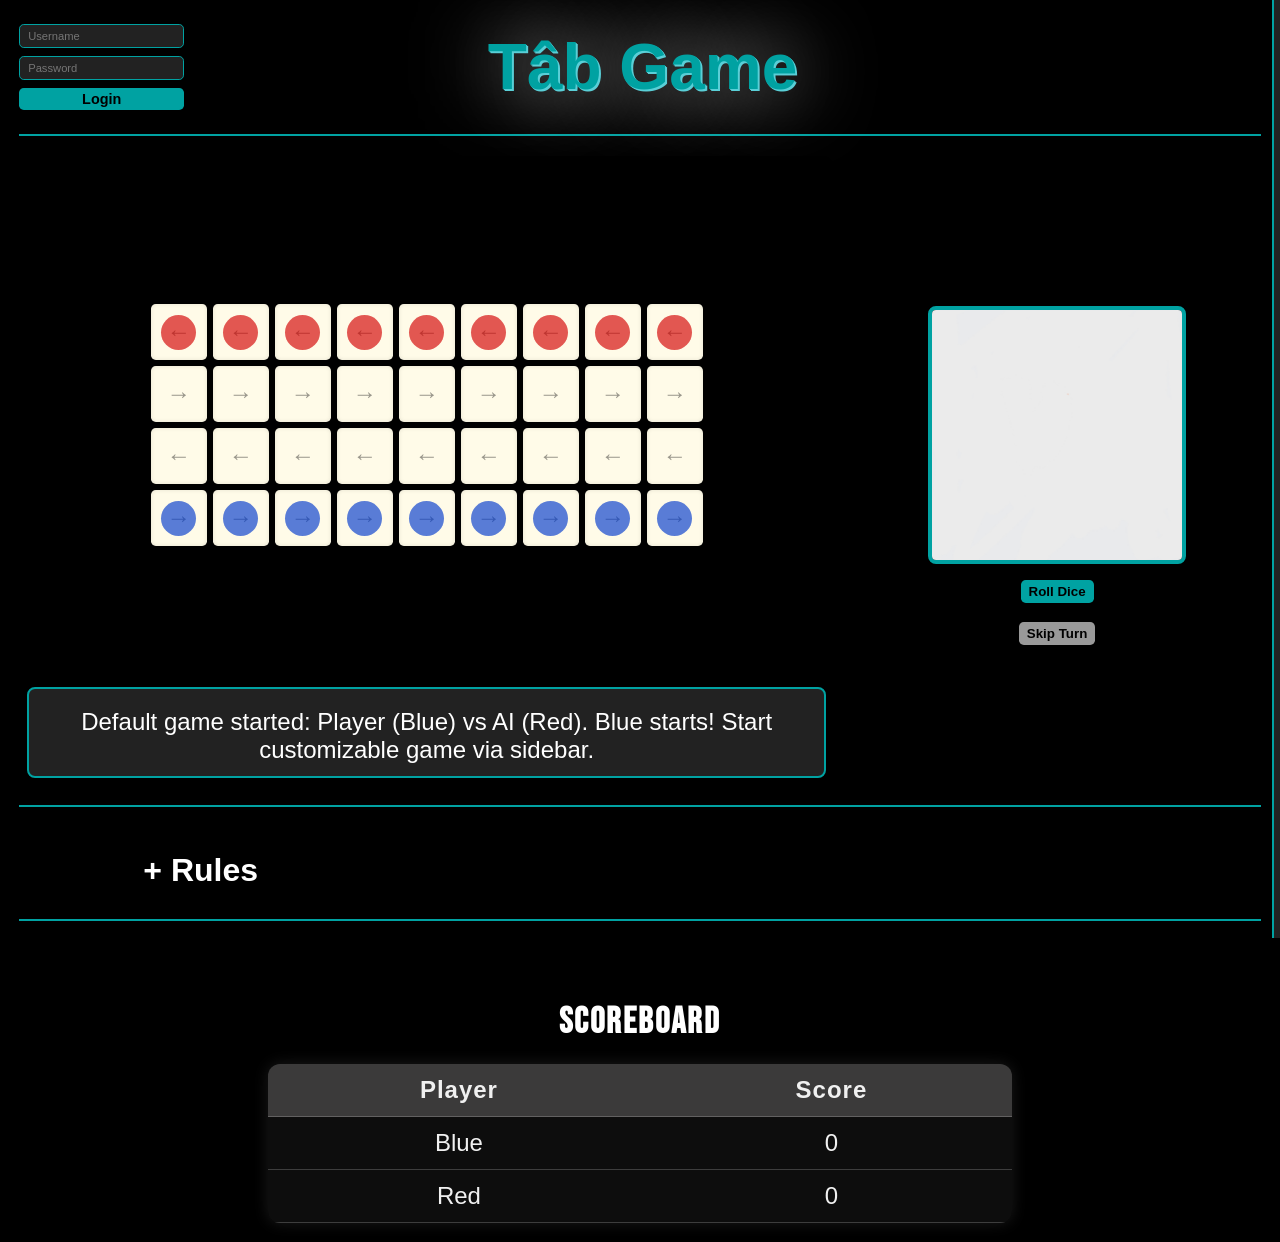
==== index.html @ 319ccf32 "files renamed" ====
<!DOCTYPE html>
<html lang="en">

<head>
    <!-- Set character encoding for proper text rendering -->
    <meta charset="UTF-8">

    <!-- Make page responsive on mobile devices -->
    <meta name="viewport" content="width=device-width, initial-scale=1.0">

    <!-- Page title shown in the browser tab -->
    <title>Tab Game</title>

    <!-- Link to external CSS file for styling -->
    <link rel="stylesheet" href="gamestyle.css">

    <!-- Link to external JS file for game logic, deferred to load after HTML -->
    <script src="gamelogic.js" defer></script>
</head>

<body>
    <!-- ================== MAIN CONTENT ================== -->
    <div class="main-content" id ="main">

        <!-- ================== TOP BAR ================== -->
        <div class="top-bar">
            <!-- Login form container (left side of top bar) -->
            <div class="login-container">
                <form>
                    <input type="text" placeholder="Username"> <!-- Input for username -->
                    <input type="password" placeholder="Password"> <!-- Input for password -->
                    <button>Login</button> <!-- Login button -->
                </form>
            </div>

            <h1>Tâb Game</h1> <!-- Main page heading, centered in top bar -->
            <div class="spacer"></div>
        </div>

        <hr class="divider"> <!-- Divider line to separate sections -->

        <!-- ================== GAME FIELDS CONTAINER ================== -->
        <div class="fields-container">
            <!-- Board field container, includes board grid and messages -->
            <div class="field board">
                <div class="board-container">
                    <div class="board" id="board"></div> <!-- Dynamic game board generated by JS -->
                </div>
                <div class="field message" id="message-box">Messages</div> <!-- Message area for game updates -->
            </div>


            <!-- ================== DICE FIELD ================== -->
            <div class="field" id="dice-field">
                <div class="dice-container">
                    <img id="dice-image" src="images/initial_dice.png" alt="Dice result"> <!-- Shows current dice face -->
                </div>
                <button id="rollDiceBtn">Roll Dice</button> <!-- Button to roll the dice -->
                <button id="skipTurnBtn" disabled>Skip Turn</button>
            </div>
        </div>

        <hr class="divider"> <!-- Divider below board and dice section -->

        <!-- ================== RULES SECTION ================== -->
        <div class="rules-section" id="rules">

            <details> <!-- Collapsible container for all rules -->
                <summary>
                    <h2>Rules</h2> <!-- Main rules heading -->
                </summary>

                <ul>
                    <div class="rules-points">
                        <!-- Each game rule category as a collapsible section -->
                        <details>
                            <summary><h3>The Board</h3></summary>
                            <ul>
                                <li>Board has four lines</li>
                                <li>Number of columns can be between 7 and 15, but must be odd</li>
                            </ul>
                        </details>

                        <details>
                            <summary><h3>The Pieces</h3></summary>
                            <ul>
                                <li>Each player has as many pieces as the number of columns (blue/red)</li>
                                <li>Transparency indicates piece state: not moved / moved / reached last row</li>
                            </ul>
                        </details>

                        <details>
                            <summary><h3>Wooden Dice</h3></summary>
                            <ul>
                                <li>Use 4 wooden sticks, 2 different sides (dark/light)</li>
                                <li>Count number of light sides after throwing</li>
                                <li>0 → 6 spaces, 1 → 1 space, 2 → 2 spaces, 3 → 3 spaces, 4 → 4 spaces</li>
                                <li><b><u>Play again if result is 1, 4, or 6</u></b></li>
                            </ul>
                        </details>

                        <details>
                            <summary><h3>Moving the Pieces</h3></summary>
                            <ul>
                                <li>First move always 1 space (must throw dice first)</li>
                                <li>Cannot move to a spot with your own pieces</li>
                                <li>Odd rows must: move from right → left; Even rows must: move from left → right</li>
                                <li>Row transitions: A player can exit row 1 to 2, row 2, into 1 or 3, row 3 into 2 or 4, and row 4 into 3</li>
                                <li>Landing on opponent piece captures it</li>
                                <li>Game ends when one player has no pieces on board</li>
                            </ul>
                        </details>

                        <details>
                            <summary><h3>Restrictions</h3></summary>
                            <ul>
                                <li>Only one piece per spot</li>
                                <li>Piece can only enter 4th row once</li>
                                <li>Cannot move pieces in 4th row if any piece in 1st row</li>
                                <li>Piece cannot return to the 1st row</li>
                            </ul>
                        </details>

                        <details>
                            <summary><h3>Special Dice Rules</h3></summary>
                            <ul>
                                <li>Dice may not allow a valid move (e.g., moving too far at start)</li>
                                <li>Player must forfeit turn unless a valid move or extra throw is possible</li>
                            </ul>
                        </details>
                    </div>
                </ul>
            </details>
        </div>

        <hr class="divider"> <!-- Divider below rules section -->


        <!-- ================== SCOREBOARD ================== -->
        <div class="scoreboard" id = "score">
            <h2>Scoreboard</h2>
            <table>
                <thead>
                    <tr>
                        <th>Player</th>       <!-- Column for player names -->
                        <th>Score</th>  <!-- Column for storing best score -->
                    </tr>
                </thead>
                <tbody>
                    <tr>
                        <td>Blue</td>     <!-- Player 1 entry -->
                        <td>0</td>           <!-- Placeholder for best result -->
                    </tr>
                    <tr>
                        <td>Red</td>     <!-- Player 2 entry -->
                        <td>0</td>           <!-- Placeholder for best result -->
                    </tr>
                </tbody>
            </table>
        </div>

        <!-- ================== HOVER ZONE FOR SIDEBAR ================== -->
        <div class="hover-zone"></div> <!-- Invisible area at right edge to trigger sidebar on hover -->

        <!-- ================== SIDEBAR ================== -->
        <div class="sidebar">
            <!-- New Game Dropdown Section -->
            <details class="new-game-dropdown">
                <summary class="sidebar-button">New Game</summary>
                <div class="new-game-settings">
                    <!-- Opponent Selection -->
                    <label>Opponent:</label>
                    <select id="opponentSelect">
                        <option value="computer">Computer</option>
                        <option value="player">Player</option>
                    </select>

                    <!-- Difficulty Selection (enabled only if opponent is computer) -->
                    <label id="difficultyLabel">Difficulty:</label>
                    <select id="difficultySelect">
                        <option value="normal">Normal</option>
                        <option value="difficult">Difficult</option>
                    </select>

                    <!-- Board Columns Selection -->
                    <label>Board Columns:</label>
                    <select id="columnsSelect">
                        <option value="7">7</option>
                        <option value="9" selected>9</option>
                        <option value="11">11</option>
                        <option value="13">13</option>
                        <option value="15">15</option>
                    </select>
                    
                    <!-- Starting Player Selection -->
                    <label id="StartingPlayerLabel">Starting Player:</label>
                    <select id="StartingPlayerSelect">
                        <option value="red">Red</option>
                        <option value="blue">Blue</option>
                    </select>

                    <!-- Start Game Button -->
                    <button id="startGameBtn" class="start-btn" type="button">Start Game</button>
                    
                </div>
            </details>

            <hr class="divider"> <!-- Divider line between sections -->
            
            <button id="giveUpBtn" class="give-up-btn">Give up</button>

            <!-- Sidebar navigation links -->
            <a href="#rules" class="sidebar-button">Rules</a>
            <a href="#score" class="sidebar-button">Scoreboard</a>
            <a href="#main" class="sidebar-button">Home</a>
        </div>
    </body>
</html>
---- gamestyle.css ----
/* Import custom fonts from external sources */
@import url('https://fonts.cdnfonts.com/css/myriad-pro'); /* Myriad Pro font for body and UI text */
@import url('https://fonts.cdnfonts.com/css/edo-sz'); /* Edo Sz font for stylized headings, details, rules */
@import url('https://fonts.googleapis.com/css2?family=Bebas+Neue&display=swap'); /* Bebas Neue for scoreboards and highlights */

:root {
    /* =========================
       Base font & sizing
       ========================= */
    font-size: 16px; /* Base font size used as 1rem reference throughout the project */
    --standard-font: Arial, Helvetica, sans-serif; /* Default font family for body content and general text */
    --standard-fontsize: 1.5rem; /* Standard font size for body text, scalable via rem */

    /* =========================
       Background colors
       ========================= */
    --background-color: #000000; /* Main page background, used for body and large sections */
    --background-color2: #222222; /* Secondary background for sidebars, panels, and input fields */

    /* =========================
       Text colors
       ========================= */
    --text-color: #FFFFFF; /* Primary text color for dark backgrounds */
    --text-color2: #000000; /* Secondary text color for light backgrounds or buttons */

    /* =========================
       Header typography
       ========================= */
    --header-font: Verdana, Geneva, Tahoma, sans-serif; /* Font stack for headings */
    --header-color: #00A2A2; /* Main color for headers, cyan tone */
    --header-3d-effect: #5ACFD7; /* Lighter cyan for layered text-shadow effect */
    --shadow: #FFFFFF; /* Generic text-shadow/glow color for emphasis */

    /* =========================
       Accent & UI colors
       ========================= */
    --seperator-lines: #00A2A2; /* Color for dividers and horizontal rules */
    --border-color: #00A2A2; /* Border color for inputs, cards, and buttons */
    --button-color: #00A2A2; /* Default background color for clickable buttons */
    --hover-color: #5ACFD7; /* Hover or highlight color for interactive elements */
    --bullet-points: #5ACFD7; /* Lighter cyan for bullet points */

    /* =========================
       Spacing & sizing
       ========================= */
    --space-xs: 0.25rem; /* Extra small spacing for tight padding/margin */
    --space-sm: 0.5rem; /* Small spacing for minor gaps */
    --space-md: 1.2rem; /* Medium spacing used for main content, padding, and grid gaps */
    --space-lg: 2rem; /* Large spacing for broader layout separation */

    /* =========================
       Border radius
       ========================= */
    --radius-sm: 0.3rem; /* Small rounded corners for inputs and compact buttons */
    --radius-md: 0.5rem; /* Medium rounded corners for cards or field containers */
    --radius-lg: 0.75rem; /* Optional large rounding for special elements like modals or headers */
}

/* Global page styling */
body {
    background-color: var(--background-color); /* Main background for entire page */
    color: var(--text-color); /* Default text color */
    font-family: var(--standard-font); /* Apply base font */
    font-size: var(--standard-fontsize); /* Set default font size */
    margin: 0; /* Remove default browser margin for consistent layout */
}

/* Main page heading */
h1 {
    color: var(--header-color); /* Primary heading color */
    font-size: 4rem; /* Large font size for page title */
    font-family: var(--header-font); /* Apply header font stack */
    text-align: center; /* Center horizontally within its container */
    text-shadow: 1px 1px 0 var(--header-3d-effect), 2px 2px 0 var(--header-3d-effect), 0 0 5rem var(--shadow); /* Layered 3D glow effect with cyan highlights */
}

/* Main content container */
.main-content {
    padding: var(--space-md); /* Medium padding around content for spacing consistency */
}

/* Top bar: horizontal layout for login form and main heading */
.top-bar {
    display: flex; /* Use flexbox for horizontal arrangement */
    align-items: center; /* Vertically center elements within the bar */
    height: 6rem; /* Fixed height for consistent top bar layout */
}

.spacer {
    width: 10rem; /* Horizontal spacing element to separate items in top bar */
}

.top-bar h1 {
    margin: 0 auto; /* Center the heading horizontally within the top bar */
}

/* Sidebar styling */
.sidebar {
    background: var(--background-color2); /* Dark secondary background for sidebar for contrast with main content */
    padding: var(--space-md); /* Inner spacing to keep content from touching edges */
    position: fixed; /* Fixed positioning to remain visible while scrolling */
    top: 0; /* Stick to the top of the viewport */
    right: -12rem; /* Start hidden off-screen to the right, slide-in animation handles visibility */
    width: 10rem; /* Sidebar width, can be adapted for responsive layouts */
    height: 100dvh; /* Full dynamic viewport height to match screen size */
    overflow-y: auto; /* Enable vertical scroll if content exceeds height */
    border-left: 2px solid var(--seperator-lines); /* Accent border for separation from main content */
    box-shadow: -2px 0 8px rgba(0, 0, 0, 0.3); /* Subtle shadow for depth effect */
    transition: right 0.3s ease; /* Smooth slide-in/out when hovering or toggling */
    z-index: 1000; /* Ensure sidebar stays above other page elements */
}

/* Invisible hover zone at the right edge to trigger sidebar */
.hover-zone {
    content: ''; /* Empty element to act as hover target */
    position: fixed; /* Remains fixed while scrolling */
    top: 0; /* Align with top of viewport */
    right: 0; /* Stick to right edge */
    width: 50px; /* Narrow trigger area for hover */
    height: 100vh; /* Full viewport height */
    z-index: 999; /* Slightly below sidebar so hover works consistently */
}

/* Show sidebar when hover-zone or sidebar itself is hovered */
.hover-zone:hover + .sidebar,
.sidebar:hover {
    right: 0; /* Slide sidebar fully into view */
}

/* Container for multiple fields (board, dice, messages) */
.fields-container {
    display: grid; /* Grid layout for easy two-column arrangement */
    grid-template-columns: 2fr 1fr; /* Left column twice the width of right column */
    grid-template-rows: 1fr; /* Single row, fills available vertical space */
    height: 70dvh; /* 70% of dynamic viewport height */
    gap: var(--space-md); /* Gap between grid cells */
    margin-top: var(--space-md); /* Space above container for separation from top bar */
}

/* Individual field for messages */
.field.message {
    background: var(--background-color2); /* Dark background for message box */
    border: 2px solid var(--border-color); /* Accent border around field */
    padding: var(--space-md); /* Inner padding for content */
    border-radius: var(--radius-md); /* Rounded corners for modern look */
    text-align: center; /* Center content horizontally */
    height: 3rem; /* Fixed height for consistency */
}

/* Board container for game pieces */
.field.board {
    display: grid; /* Enable grid layout for board cells */
    grid-template-columns: 1fr; /* Single column (can be modified for multi-row boards) */
    grid-template-rows: 1fr; /* Single row */
    gap: 0; /* No spacing between cells */
}

/* Horizontal divider line styling */
.divider {
    border: none; /* Remove default border */
    border-top: 2px solid var(--seperator-lines); /* Top border only as visual divider */
    margin: var(--space-md) 0; /* Vertical spacing around divider */
}

/* Login container: form layout */
.login-container form {
    display: flex; /* Flex layout for vertical stacking */
    flex-direction: column; /* Stack inputs and buttons vertically */
    gap: var(--space-sm); /* Small gap between form elements */
}

/* Input fields inside login form */
.login-container input {
    font-size: 0.7rem; /* Smaller font for compact inputs */
    padding: 0.3rem 0.5rem; /* Internal padding for readability */
    border-radius: var(--radius-sm); /* Slight rounding for inputs */
    border: 1px solid var(--border-color); /* Accent border for clarity */
    background: var(--background-color2); /* Match sidebar/field backgrounds */
    color: var(--text-color); /* High-contrast text */
}

/* Login button styling */
.login-container button {
    font-size: 0.9rem; /* Slightly larger text for button */
    padding: 0.2rem; /* Compact padding */
    border-radius: var(--radius-sm); /* Rounded corners to match inputs */
    border: none; /* Remove default browser border */
    background: var(--button-color); /* Button background color from variables */
    color: var(--text-color2); /* Text color for contrast */
    font-weight: bold; /* Emphasis on clickable button */
    cursor: pointer; /* Pointer cursor on hover for feedback */
}

/* Hover effect for login button */
.login-container button:hover {
    background: var(--hover-color); /* Lighter background on hover */
    box-shadow: 0 0 0.8rem var(--shadow); /* Glow effect to indicate interactivity */
}

/* =========================
   RULES SECTION STYLING
   ========================= */

/* Section headings for rules */
.rules-section h2 {
    font-family: 'Edo Sz', sans-serif; /* Decorative font for rules heading */
    font-size: 2rem; /* Large font size for section emphasis */
    text-align: left; /* Align heading to left */
    margin-left: 10%; /* Offset heading from container edge */
    color: var(--text-color); /* White/primary text color */
}

/* Expand/collapse symbols for main rules heading */
.rules-section summary h2::before {
    content: "+ "; /* Show plus symbol when collapsed */
}

.rules-section details[open] summary h2::before {
    content: "- "; /* Show minus symbol when expanded */
}

/* Expand/collapse symbols for subheadings */
.rules-section details summary h3::before {
    content: "+ "; /* Collapsed symbol for sub-items */
    margin-right: var(--space-sm); /* Small space before text */
}

.rules-section details[open] > summary h3::before {
    content: "- "; /* Expanded symbol for sub-items */
}

/* Nested list spacing */
.rules-section ul {
    margin-left: 12%; /* Indent for nested lists */
}

/* Subheading for rule points */
.rules-points h3 {
    font-family: 'Edo Sz', sans-serif; /* Decorative font for subheadings */
    text-align: left; /* Align text left */
    color: var(--text-color); /* Consistent color */
}

/* Individual list items */
.rules-points li {
    margin-left: -10%; /* Adjust for bullet alignment */
    font-family: 'Myriad Pro', sans-serif; /* Standard readable font for list text */
}

.rules-points ul {
    list-style-type: disc; /* Use disc bullets */
}

.rules-points ul li:nth-child(odd)::marker {
    color: var(--bullet-points); /* Cyan bullet for odd items */
}

.rules-points ul li:nth-child(even)::marker {
    color: var(--bullet-points); /* Cyan bullet for even items */
}

/* Details spacing */
details {
    margin-bottom: -1rem; /* Reduce spacing between collapsed sections */
}

details[open] {
    padding-bottom: 0.75rem; /* Extra padding when expanded for readability */
}

/* Summary styling */
summary {
    cursor: pointer; /* Pointer to indicate interactivity */
    display: flex; /* Flex layout for symbol + text alignment */
    align-items: center; /* Vertically center summary content */
}

/* Default symbols */
summary::before {
    color: #F0F0F0; /* Light color for expand/collapse symbol */
    font-size: 1rem; /* Size of symbol */
    margin-right: var(--space-sm); /* Space between symbol and text */
}

/* Subheading color and transition */
summary h3 {
    display: inline; /* Keep inline for proper flex alignment */
    color: #F0F0F0; /* Default text color */
    transition: color 0.3s; /* Smooth color transition on hover */
}

/* Hover effect for rules summary text */
summary:hover h3,
summary:hover h2 {
    color: #67d2dc; /* Change color to cyan highlight when hovered */
}
/* =========================
   Scoreboard Section
   ========================= */
.scoreboard {
    margin-top: 5rem; /* Space above scoreboard to separate from previous content */
    text-align: center; /* Center the entire scoreboard content horizontally */
}

.scoreboard h2 {
    font-family: 'Bebas Neue', sans-serif; /* Decorative, bold font for headings */
    letter-spacing: 2px; /* Add spacing between letters for visual emphasis */
    color: var(--text-color); /* White/primary text color for contrast */
    margin-bottom: 1.25rem; /* Space below heading for separation from table */
}

.scoreboard table {
    margin: 0 auto; /* Center table horizontally */
    border-collapse: collapse; /* Merge table borders for clean look */
    width: 60%; /* Table occupies 60% of parent width */
    font-family: 'Myriad Pro', sans-serif; /* Standard readable font for table content */
    background-color: rgba(255, 255, 255, 0.05); /* Slightly translucent background for depth */
    border-radius: var(--radius-lg); /* Rounded corners for modern styling */
    overflow: hidden; /* Ensure border radius is respected */
    box-shadow: 0 0 15px rgba(255, 255, 255, 0.1); /* Soft outer glow for subtle visual pop */
}

.scoreboard th,
.scoreboard td {
    border-bottom: 1px solid rgba(255, 255, 255, 0.2); /* Subtle separation between rows */
    padding: 0.75rem 1.25rem; /* Comfortable padding for readability */
    color: #F0F0F0; /* Light text color for contrast */
}

.scoreboard th {
    background-color: rgb(59, 58, 58); /* Dark header background for distinction */
    font-weight: bold; /* Bold text for emphasis */
    letter-spacing: 1px; /* Slight letter spacing for clarity */
}

.scoreboard tr:hover {
    background-color: rgba(255, 255, 255, 0.1); /* Highlight row on hover for interaction feedback */
    transition: background-color 0.3s; /* Smooth transition for hover effect */
}

/* =========================
   Board Controls Section
   ========================= */
.controls {
    display: flex; /* Flexbox to align inputs and buttons horizontally */
    justify-content: center; /* Center controls horizontally */
    align-items: center; /* Align controls vertically */
    gap: var(--space-sm); /* Small spacing between controls */
    margin-bottom: var(--space-md); /* Space below controls for separation from board */
}

.controls label {
    font-weight: bold; /* Emphasize label text */
    font-size: 0.9rem; /* Slightly smaller text for compactness */
}

.controls input {
    width: 60px; /* Fixed input width for uniformity */
    text-align: center; /* Center number or text inside input */
    border-radius: var(--radius-sm); /* Slight rounding to match buttons */
    border: 1px solid var(--border-color); /* Input border accent */
    background: var(--background-color2); /* Match secondary background */
    color: var(--text-color); /* White text for readability */
}

.controls button {
    background: var(--button-color); /* Button primary color */
    border: none; /* Remove default browser border */
    border-radius: var(--radius-sm); /* Rounded corners for buttons */
    padding: 0.25rem 0.5rem; /* Compact padding */
    color: var(--text-color2); /* High contrast text color */
    font-weight: bold; /* Emphasize button text */
    cursor: pointer; /* Pointer cursor for interactivity */
}

.controls button:hover {
    background: var(--hover-color); /* Change color on hover to indicate interaction */
    box-shadow: 0 0 0.5rem var(--shadow); /* Soft glow on hover for feedback */
}

/* =========================
   Board Grid Styling
   ========================= */
.board-container {
    display: flex; /* Flex container for board centering */
    justify-content: center; /* Center board horizontally */
    align-items: center; /* Center board vertically */
    height: 100%; /* Take full height of container */
}

.board {
    display: grid; /* Grid layout for board cells */
    gap: 0.375rem; /* Space between cells */
    justify-content: center; /* Center grid horizontally */
    background-color: var(--background-color); /* Match main background for seamless look */
    padding: 0; /* Remove internal padding */
    border-radius: var(--radius-lg); /* Rounded corners for board container */
    border: 0.5rem solid var(--background-color); /* Solid border matching background for subtle effect */
}

.board.flipped {
    transform: rotate(180deg); /* Flip board for alternate perspective */
    transform-origin: center; /* Rotate around center of board */
}

.cell {
    background-color: #fffbe8; /* Light cell background for contrast with pieces */
    border-radius: var(--radius-sm); /* Slight rounding for each cell */
    display: flex; /* Flex layout to center pieces inside cells */
    justify-content: center;
    align-items: center;
    width: 3.5rem; /* Standardized cell width */
    height: 3.5rem; /* Standardized cell height */
    box-shadow: inset 0 0 0.25rem rgba(0, 0, 0, 0.1); /* Subtle inner shadow for depth */
    position: relative; /* Required for positioning arrows inside cells */
}

.cell.highlight {
    border: 0.1875rem solid yellow; /* Highlight active cell with yellow border */
    box-shadow: 0 0 0.625rem yellow; /* Glow effect to emphasize cell */
    z-index: 10; /* Bring highlighted cell above other elements */
    cursor: pointer; /* Pointer cursor to indicate interactable cell */
}

/* Arrows inside board cells for guidance */
.cell .arrow {
    position: absolute; /* Position relative to cell */
    top: 50%; /* Vertically center */
    transform: translateY(-50%); /* Adjust for exact vertical center */
    font-size: 1.5rem; /* Large enough to be visible but not overpowering */
    color: rgba(0, 0, 0, 0.4); /* Semi-transparent to avoid distraction */
    pointer-events: none; /* Prevent arrows from interfering with clicks */
}

.cell .arrow.right {
    right: 0.375rem; /* Slight padding from right edge */
}

.cell .arrow.left {
    left: 0.375rem; /* Slight padding from left edge */
}

/* =========================
   Game Pieces
   ========================= */
.piece {
    width: 2.1875rem; /* Standardized piece size relative to cell */
    height: 2.1875rem; /* Standardized piece size */
    border-radius: 50%; /* Circular shape for game pieces */
    opacity: 0.65; /* Slight transparency when inactive */
    transition: opacity 0.3s ease; /* Smooth fade effect when moved */
}

.piece.moved {
    opacity: 1; /* Full opacity for active/moved pieces */
}

.piece.blue.final {
    background-color: #011c61; /* Deep blue to indicate final position */
}

.piece.red.final {
    background-color: #6e0000; /* Deep red to indicate final position */
}

.blue {
    background-color: #003acd; /* Standard blue piece color */
}

.red {
    background-color: #d30000; /* Standard red piece color */
}

/* =========================
   Dice Field Section
   ========================= */
#dice-field {
    display: flex; /* Flex container for vertical alignment */
    flex-direction: column; /* Stack elements vertically */
    align-items: center; /* Center horizontally */
    justify-content: center; /* Center vertically */
}

.dice-container {
    margin: 0.625rem 0; /* Vertical spacing between dice and buttons (10px -> rem) */
}

#dice-image {
    width: 15.625rem; /* Dice image width (250px -> rem) */
    height: 15.625rem; /* Dice image height */
    border: 0.25rem solid var(--border-color); /* Border accent for dice */
    border-radius: var(--radius-md); /* Rounded corners for aesthetic */
    background-color: #111; /* Dark background to contrast dice graphics */
    box-shadow: 0 0 1.25rem rgba(0, 1, 1, 0.4); /* Soft glow around dice */
    transition: transform 0.2s ease, box-shadow 0.3s ease; /* Smooth animation on roll or hover */
}

/* Roll and Skip Turn Buttons */
#rollDiceBtn,
#skipTurnBtn {
    background: var(--button-color); /* Primary button color */
    border: none; /* Remove default border */
    border-radius: var(--radius-sm); /* Rounded corners */
    padding: 0.25rem 0.5rem; /* Compact button padding */
    color: var(--text-color2); /* High contrast text color */
    font-weight: bold; /* Bold button text */
    cursor: pointer; /* Pointer cursor for interactivity */
}

#rollDiceBtn:hover,
#skipTurnBtn:hover {
    background: var(--hover-color); /* Change background on hover */
    box-shadow: 0 0 0.5rem var(--shadow); /* Subtle glowing effect */
}

#skipTurnBtn {
    margin-top: var(--space-md); /* Space above skip button to separate from roll button */
}

#skipTurnBtn:disabled {
    background-color: #999; /* Gray out button when disabled */
    cursor: not-allowed; /* Indicate non-interactive state */
}

/* =========================
   Sidebar Buttons
   ========================= */
.sidebar-button,
.sidebar a,
.sidebar button {
    display: block; /* Fill horizontal space */
    width: 100%; /* Full width */
    background: none; /* Transparent background */
    border: none; /* Remove default border */
    color: var(--text-color); /* White text for visibility */
    font-weight: bold; /* Bold for emphasis */
    font-size: 1rem; /* Standard size */
    cursor: pointer; /* Pointer cursor to indicate interactivity */
    text-align: left; /* Align text to left for sidebar */
    padding: 0.5rem 0; /* Vertical spacing for clickable area */
    margin-bottom: 0.5rem; /* Space between buttons */
    text-decoration: none; /* Remove underline from links */
    transition: color 0.2s ease, text-shadow 0.2s ease; /* Smooth hover effect */
}

.sidebar-button:hover,
.sidebar a:hover,
.sidebar button:hover {
    color: #00ffff; /* Cyan color on hover */
    text-shadow: 0 0 0.375rem #00ffff; /* Glow effect on hover */
}

/* Hide default summary arrow for dropdowns */
.new-game-dropdown summary {
    list-style: none;
}

/* =========================
   New Game Settings Container
   ========================= */
.new-game-settings {
    display: flex; /* Flex container for stacking inputs and labels */
    flex-direction: column; /* Vertical layout */
    background-color: #181818; /* Dark background for contrast */
    border: 0.0625rem solid #00eaff; /* Thin cyan border for accent */
    border-radius: var(--radius-md); /* Rounded corners */
    padding: 0.625rem; /* Internal padding for content */
    margin-top: 0.5rem; /* Space above container */
}

/* Smooth slide-down animation for dropdown open */
.new-game-dropdown[open] .new-game-settings {
    animation: slideDown 0.25s ease-out forwards; /* Fade and translate from top */
}

.new-game-dropdown:focus-within > summary,
.new-game-dropdown[open] > summary {
    color: #00ffff; /* Highlight summary heading on focus or open */
    text-shadow: 0 0 0.375rem #00ffff; /* Glow effect */
}

@keyframes slideDown {
    from {
        opacity: 0; /* Start fully transparent */
        transform: translateY(-0.625rem); /* Start slightly above */
    }
    to {
        opacity: 1; /* Fade in */
        transform: translateY(0); /* Move to final position */
    }
}

/* Labels inside New Game Settings */
.new-game-settings label {
    margin-top: 0.375rem; /* Space above label */
    font-size: 0.9rem; /* Slightly smaller text */
    color: #F0F0F0; /* Light text for readability */
}

/* Dropdown select styling */
.new-game-settings select {
    margin-top: 0.25rem; /* Space above select box */
    padding: 0.375rem; /* Internal padding for text */
    border-radius: var(--radius-sm); /* Rounded corners */
    border: 0.0625rem solid #00eaff; /* Cyan border accent */
    background-color: #111; /* Dark background for contrast */
    color: var(--text-color); /* Light text */
    font-size: 0.9rem; /* Slightly smaller font size */
}

/* Disabled state for difficulty select */
#difficultySelect:disabled {
    background-color: #333; /* Dark gray background when disabled */
    color: #888; /* Gray text for readability */
    cursor: not-allowed; /* Show disabled cursor */
}
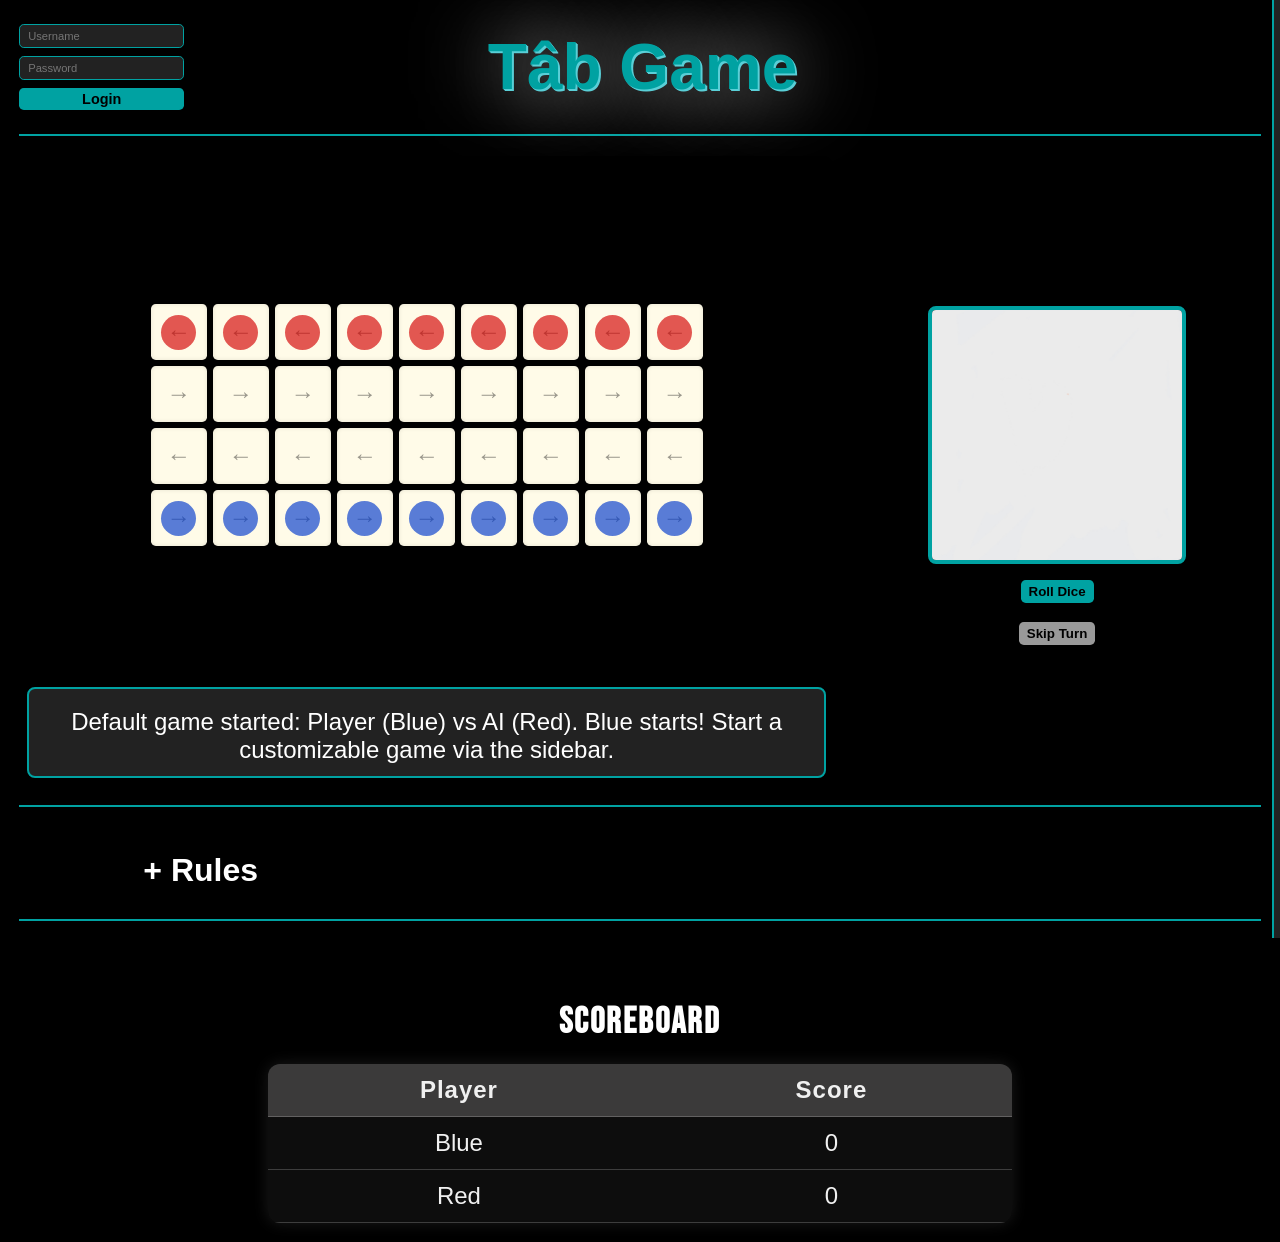
==== commit 0ed33fbc: "Add files via upload" ====
--- a/index.html
+++ b/index.html
@@ -207,6 +207,47 @@
 
             <hr class="divider"> <!-- Divider line between sections -->
             
+            <!-- Online Game Dropdown Section -->
+            <details class="online-game-dropdown">
+                <summary class="sidebar-button">Online Game</summary>
+                <div class="online-game-settings">
+                    <!-- Group ID Input -->
+                    <label>Group ID:</label>
+                    <input type="number" id="groupInput" min="1" max="99" value="99">
+                    
+                    <!-- Nickname Input (pre-filled if logged in) -->
+                    <label>Nickname:</label>
+                    <input type="text" id="nickInput" placeholder="Your nickname">
+                    
+                    <!-- Password Input -->
+                    <label>Password:</label>
+                    <input type="password" id="passwordInput" placeholder="Your password">
+                    
+                    <!-- Board Size Selection -->
+                    <label>Board Size:</label>
+                    <select id="sizeSelect">
+                        <option value="7">7</option>
+                        <option value="9" selected>9</option>
+                        <option value="11">11</option>
+                        <option value="13">13</option>
+                        <option value="15">15</option>
+                    </select>
+                    
+                    <!-- Join Game Button -->
+                    <button id="joinGameBtn" class="join-btn" type="button">Join Online Game</button>
+                    
+                    <button id="leaveGameBtn" class="leave-btn" type="button" disabled>Leave Game</button>
+
+                    <!-- Game Status Display -->
+                    <div id="gameStatus" class="game-status">
+                        <p>Status: Not connected</p>
+                        <p id="gameIdDisplay">Game ID: None</p>
+                    </div>
+                </div>
+            </details>
+
+            <hr class="divider"> <!-- Divider line between sections -->
+            
             <button id="giveUpBtn" class="give-up-btn">Give up</button>
 
             <!-- Sidebar navigation links -->
--- a/gamestyle.css
+++ b/gamestyle.css
@@ -613,4 +613,119 @@
     background-color: #333; /* Dark gray background when disabled */
     color: #888; /* Gray text for readability */
     cursor: not-allowed; /* Show disabled cursor */
+}
+
+/* Online Game Settings Styles */
+.online-game-settings {
+    display: flex;
+    flex-direction: column;
+    gap: 10px;
+    padding: 15px;
+    background-color: #2c2c2c;
+    border-radius: 8px;
+    margin-top: 10px;
+}
+
+.online-game-settings label {
+    font-weight: bold;
+    color: #f0f0f0;
+    margin-bottom: 5px;
+}
+
+.online-game-settings input,
+.online-game-settings select {
+    padding: 8px;
+    border: 1px solid #555;
+    border-radius: 4px;
+    background-color: #3a3a3a;
+    color: #f0f0f0;
+    font-size: 14px;
+}
+
+.online-game-settings input:focus,
+.online-game-settings select:focus {
+    outline: none;
+    border-color: #007bff;
+}
+
+.join-btn {
+    padding: 10px 15px;
+    background-color: #28a745;
+    color: white;
+    border: none;
+    border-radius: 4px;
+    cursor: pointer;
+    font-weight: bold;
+    margin-top: 10px;
+    transition: background-color 0.2s;
+}
+
+.join-btn:hover {
+    background-color: #218838;
+}
+
+.join-btn:disabled {
+    background-color: #6c757d;
+    cursor: not-allowed;
+}
+
+.game-status {
+    margin-top: 15px;
+    padding: 10px;
+    background-color: #343a40;
+    border-radius: 4px;
+    border-left: 4px solid #007bff;
+}
+
+.game-status p {
+    margin: 5px 0;
+    font-size: 14px;
+    color: #f8f9fa;
+}
+
+#gameIdDisplay {
+    font-family: monospace;
+    background-color: #495057;
+    padding: 3px 6px;
+    border-radius: 3px;
+    word-break: break-all;
+}
+
+/* Responsive adjustments */
+@media (max-width: 768px) {
+    .online-game-settings {
+        padding: 10px;
+    }
+    
+    .online-game-settings input,
+    .online-game-settings select {
+        padding: 6px;
+        font-size: 13px;
+    }
+    
+    .join-btn {
+        padding: 8px 12px;
+        font-size: 14px;
+    }
+}
+
+.leave-btn {
+    padding: 10px 15px;
+    background-color: #dc3545;
+    color: white;
+    border: none;
+    border-radius: 4px;
+    cursor: pointer;
+    font-weight: bold;
+    margin-top: 10px;
+    transition: background-color 0.2s;
+}
+
+.leave-btn:hover {
+    background-color: #c82333;
+}
+
+.leave-btn:disabled {
+    background-color: #6c757d;
+    cursor: not-allowed;
 }
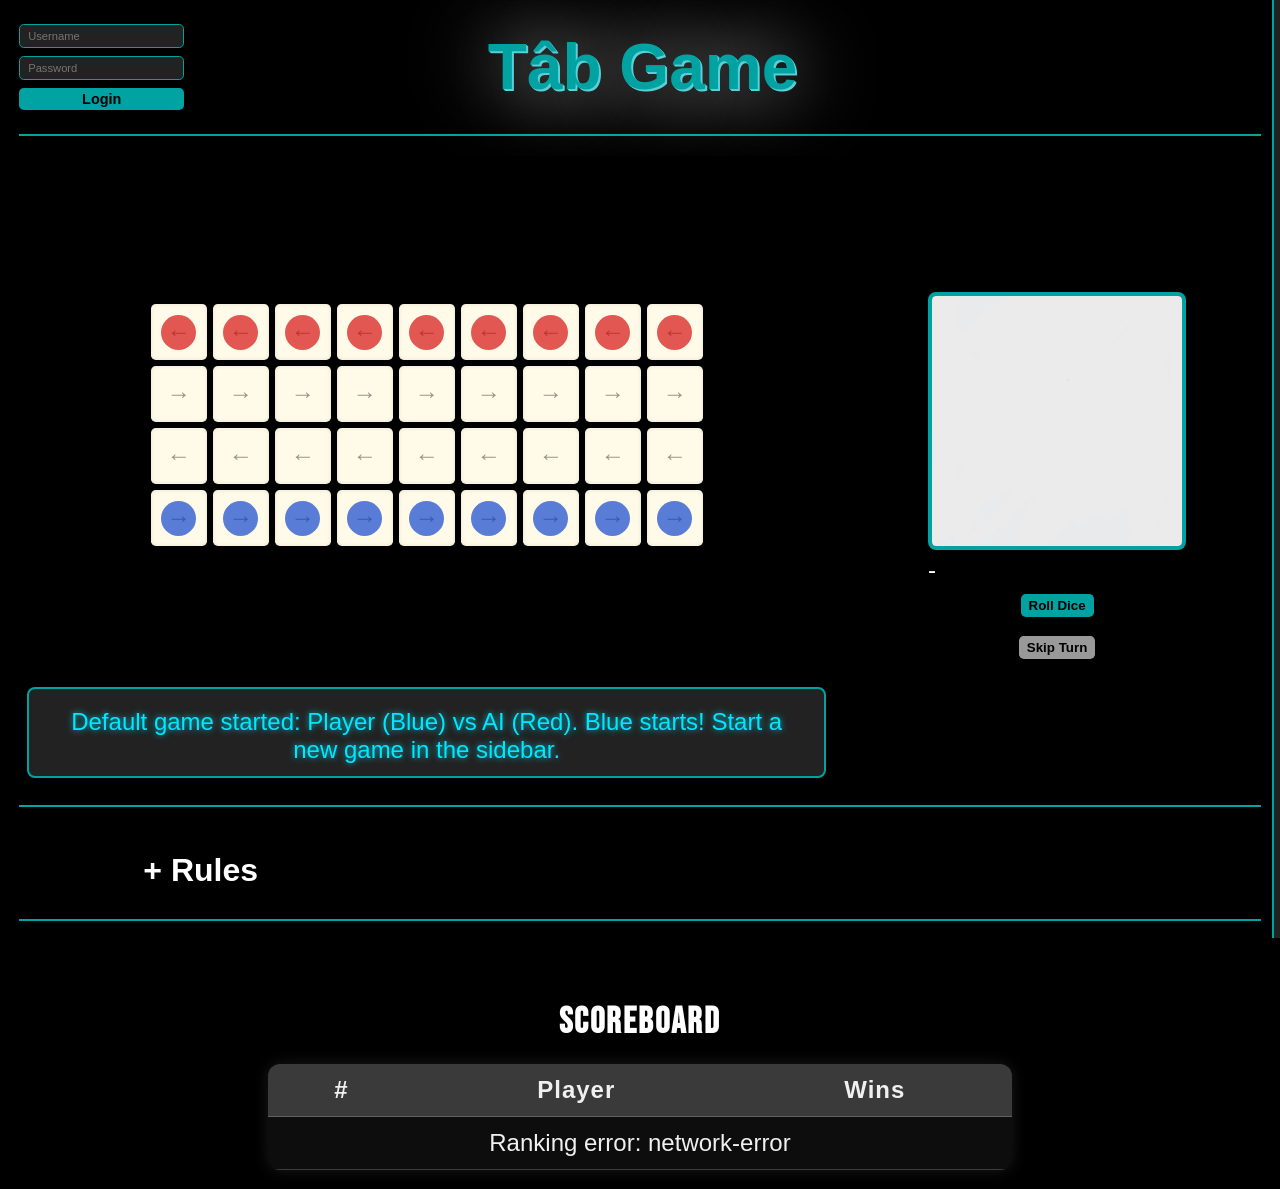
==== commit 94f4722c: "some code ;) some code" ====
--- a/index.html
+++ b/index.html
@@ -27,8 +27,8 @@
             <!-- Login form container (left side of top bar) -->
             <div class="login-container">
                 <form>
-                    <input type="text" placeholder="Username"> <!-- Input for username -->
-                    <input type="password" placeholder="Password"> <!-- Input for password -->
+                    <input type="text" placeholder="Username" autocomplete="username"> <!-- Input for username -->
+                    <input type="password" placeholder="Password" autocomplete="current-password"> <!-- Input for password -->
                     <button>Login</button> <!-- Login button -->
                 </form>
             </div>
@@ -50,14 +50,15 @@
             </div>
 
 
-            <!-- ================== DICE FIELD ================== -->
-            <div class="field" id="dice-field">
-                <div class="dice-container">
-                    <img id="dice-image" src="images/initial_dice.png" alt="Dice result"> <!-- Shows current dice face -->
-                </div>
-                <button id="rollDiceBtn">Roll Dice</button> <!-- Button to roll the dice -->
-                <button id="skipTurnBtn" disabled>Skip Turn</button>
+        <!-- ================== DICE FIELD ================== -->
+        <div class="field" id="dice-field">
+            <div class="dice-container">
+                <img id="dice-image" src="images/initial_dice.png" alt="Dice result"> <!-- Shows current dice face -->
+                <div id="diceValueText">-</div>
             </div>
+            <button id="rollDiceBtn">Roll Dice</button> <!-- Button to roll the dice -->
+            <button id="skipTurnBtn" disabled>Skip Turn</button>
+        </div>
         </div>
 
         <hr class="divider"> <!-- Divider below board and dice section -->
@@ -142,19 +143,13 @@
             <table>
                 <thead>
                     <tr>
-                        <th>Player</th>       <!-- Column for player names -->
-                        <th>Score</th>  <!-- Column for storing best score -->
+                        <th>#</th>           <!-- Rank -->
+                        <th>Player</th>      <!-- Player nickname -->
+                        <th>Wins</th>        <!-- Number of victories -->
                     </tr>
                 </thead>
-                <tbody>
-                    <tr>
-                        <td>Blue</td>     <!-- Player 1 entry -->
-                        <td>0</td>           <!-- Placeholder for best result -->
-                    </tr>
-                    <tr>
-                        <td>Red</td>     <!-- Player 2 entry -->
-                        <td>0</td>           <!-- Placeholder for best result -->
-                    </tr>
+                <tbody id="scoreboard-body">
+                    <tr><td colspan="3">Loading ranking...</td></tr>
                 </tbody>
             </table>
         </div>
@@ -210,18 +205,18 @@
             <!-- Online Game Dropdown Section -->
             <details class="online-game-dropdown">
                 <summary class="sidebar-button">Online Game</summary>
-                <div class="online-game-settings">
+                <form class="online-game-settings" id="onlineGameForm">
                     <!-- Group ID Input -->
                     <label>Group ID:</label>
                     <input type="number" id="groupInput" min="1" max="99" value="99">
                     
                     <!-- Nickname Input (pre-filled if logged in) -->
                     <label>Nickname:</label>
-                    <input type="text" id="nickInput" placeholder="Your nickname">
+                    <input type="text" id="nickInput" placeholder="Your nickname" autocomplete="username">
                     
                     <!-- Password Input -->
                     <label>Password:</label>
-                    <input type="password" id="passwordInput" placeholder="Your password">
+                    <input type="password" id="passwordInput" placeholder="Your password" autocomplete="current-password">
                     
                     <!-- Board Size Selection -->
                     <label>Board Size:</label>
@@ -243,7 +238,7 @@
                         <p>Status: Not connected</p>
                         <p id="gameIdDisplay">Game ID: None</p>
                     </div>
-                </div>
+                </form>
             </details>
 
             <hr class="divider"> <!-- Divider line between sections -->
@@ -256,4 +251,4 @@
             <a href="#main" class="sidebar-button">Home</a>
         </div>
     </body>
-</html>+</html>
--- a/gamestyle.css
+++ b/gamestyle.css
@@ -147,6 +147,16 @@
     height: 3rem; /* Fixed height for consistency */
 }
 
+.message.neon-blue {
+    color: #00e7ff;
+    text-shadow: 0 0 6px rgba(0, 231, 255, 0.8);
+}
+
+.message.neon-red {
+    color: #ff3b6a;
+    text-shadow: 0 0 6px rgba(255, 59, 106, 0.8);
+}
+
 /* Board container for game pieces */
 .field.board {
     display: grid; /* Enable grid layout for board cells */
@@ -426,18 +436,19 @@
 .cell .arrow {
     position: absolute; /* Position relative to cell */
     top: 50%; /* Vertically center */
-    transform: translateY(-50%); /* Adjust for exact vertical center */
+    left: 50%; /* Horizontally center */
+    transform: translate(-50%, -50%); /* Perfect center alignment */
     font-size: 1.5rem; /* Large enough to be visible but not overpowering */
     color: rgba(0, 0, 0, 0.4); /* Semi-transparent to avoid distraction */
     pointer-events: none; /* Prevent arrows from interfering with clicks */
 }
 
 .cell .arrow.right {
-    right: 0.375rem; /* Slight padding from right edge */
+    left: 50%; /* Keep centered even for directional class */
 }
 
 .cell .arrow.left {
-    left: 0.375rem; /* Slight padding from left edge */
+    left: 50%; /* Keep centered even for directional class */
 }
 
 /* =========================
@@ -650,7 +661,7 @@
 
 .join-btn {
     padding: 10px 15px;
-    background-color: #28a745;
+    background-color: #00a2a2;
     color: white;
     border: none;
     border-radius: 4px;
@@ -661,7 +672,7 @@
 }
 
 .join-btn:hover {
-    background-color: #218838;
+    background-color: #018787;
 }
 
 .join-btn:disabled {
@@ -728,4 +739,4 @@
 .leave-btn:disabled {
     background-color: #6c757d;
     cursor: not-allowed;
-}+}
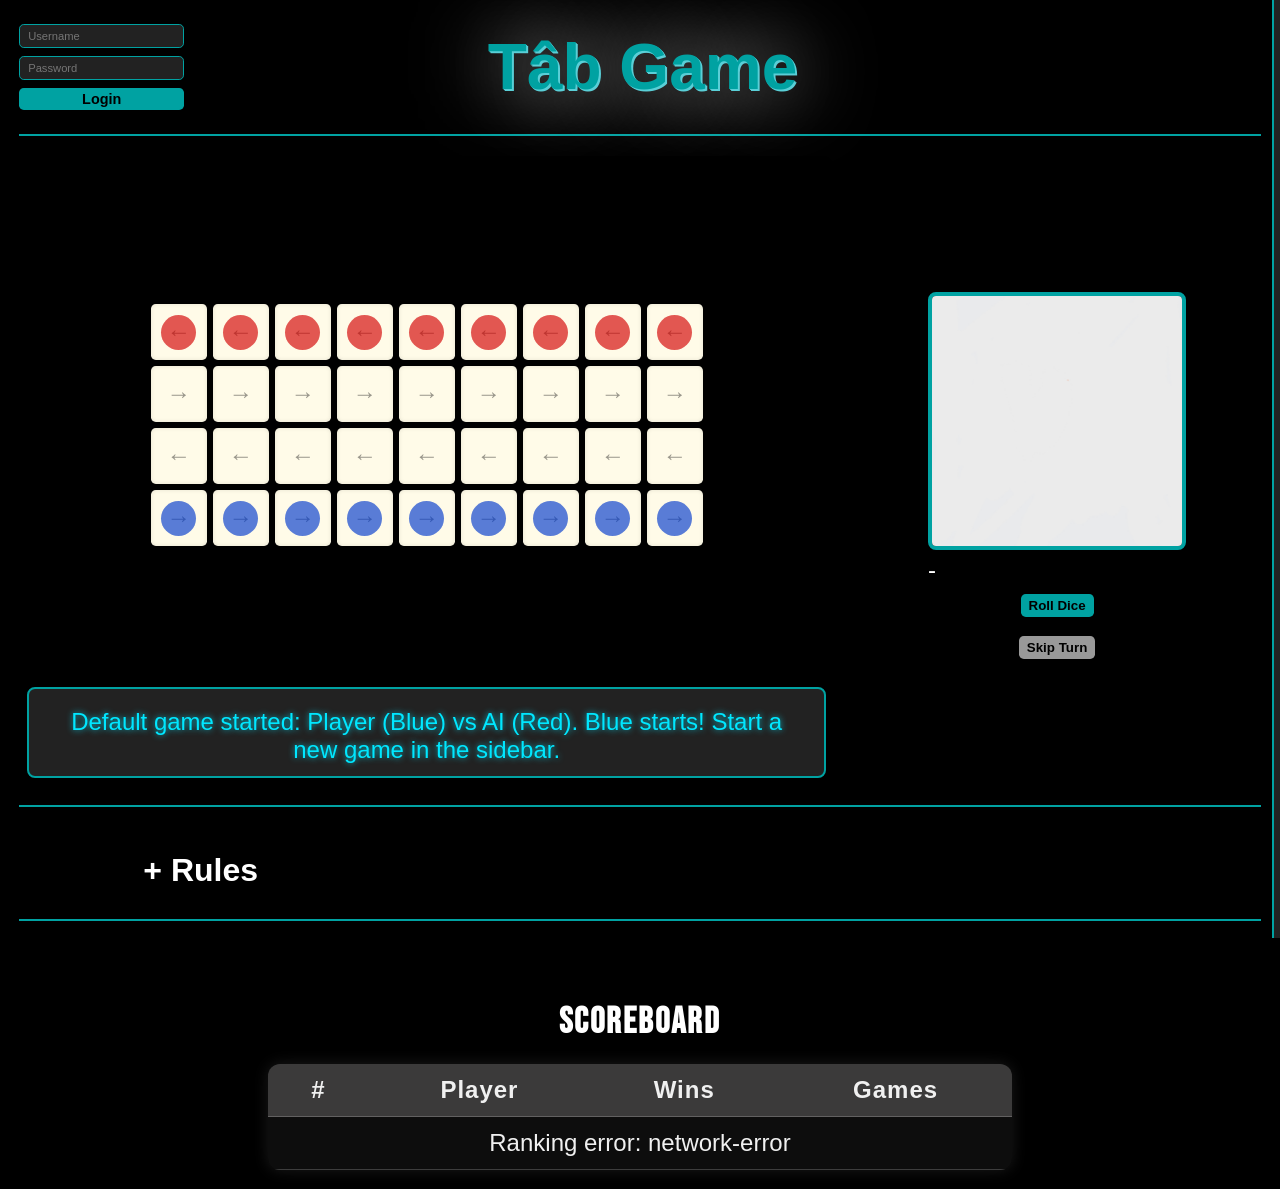
==== commit bfb97b02: "added games to ranking table" ====
--- a/index.html
+++ b/index.html
@@ -146,10 +146,11 @@
                         <th>#</th>           <!-- Rank -->
                         <th>Player</th>      <!-- Player nickname -->
                         <th>Wins</th>        <!-- Number of victories -->
+                        <th>Games</th>       <!-- Number of games played -->
                     </tr>
                 </thead>
                 <tbody id="scoreboard-body">
-                    <tr><td colspan="3">Loading ranking...</td></tr>
+                    <tr><td colspan="4">Loading ranking...</td></tr>
                 </tbody>
             </table>
         </div>
--- a/gamestyle.css
+++ b/gamestyle.css
@@ -740,3 +740,5 @@
     background-color: #6c757d;
     cursor: not-allowed;
 }
+
+
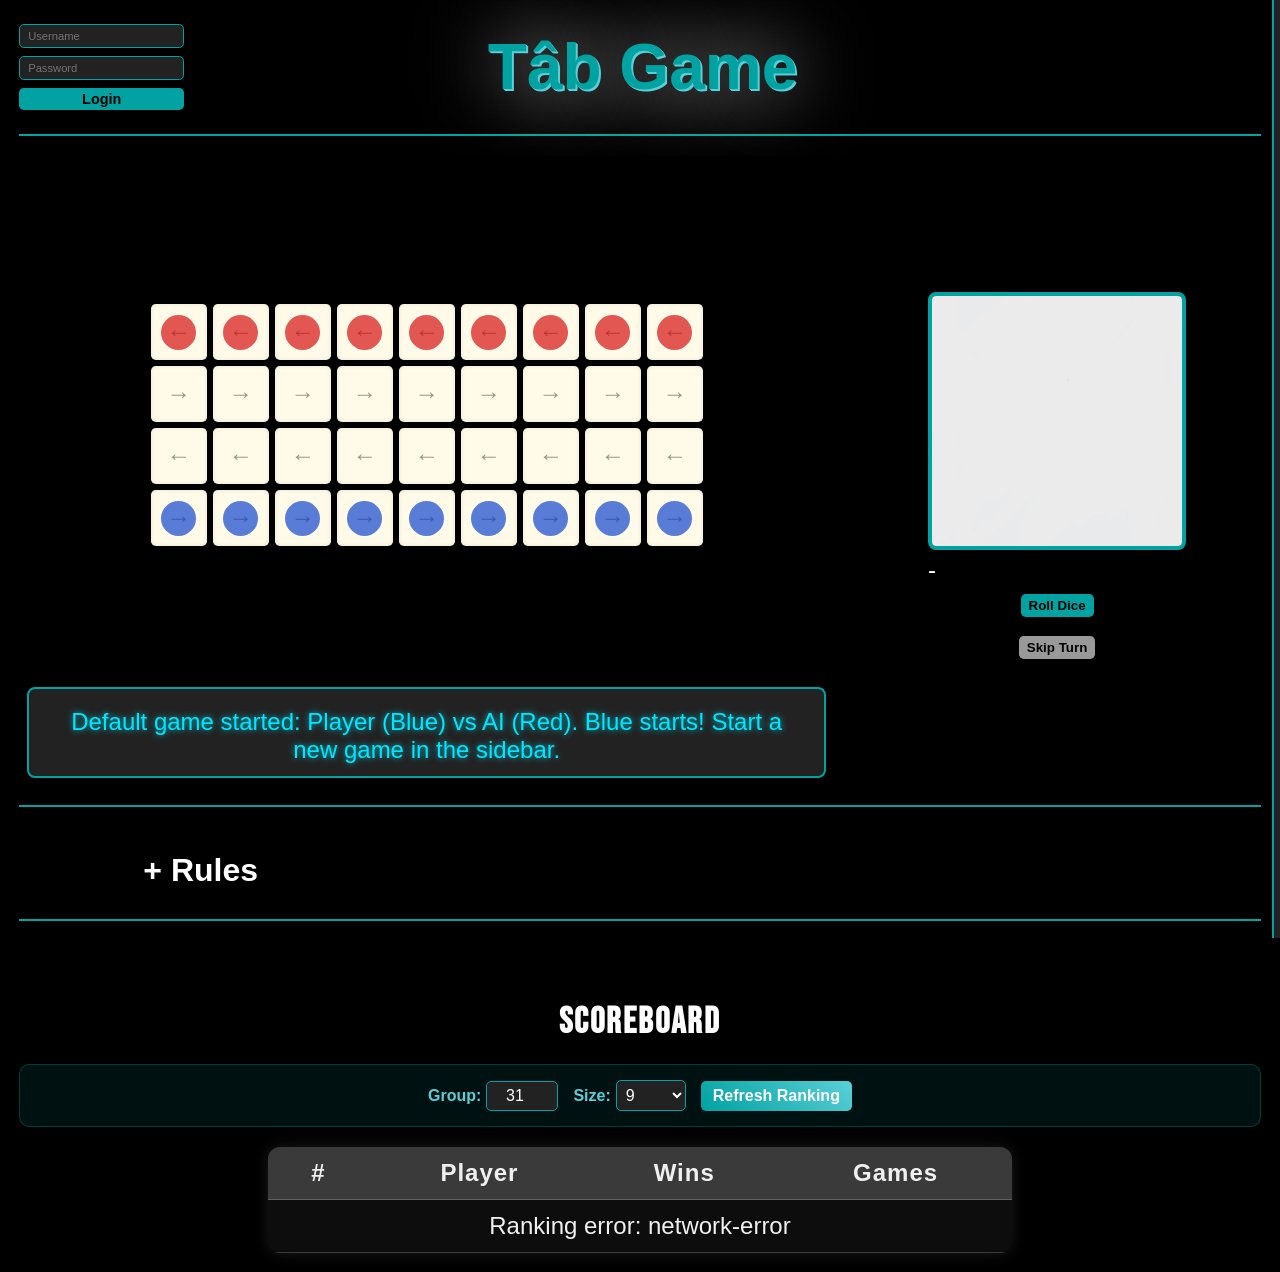
==== commit 65b33541: "added /request to server" ====
--- a/index.html
+++ b/index.html
@@ -136,17 +136,39 @@
 
         <hr class="divider"> <!-- Divider below rules section -->
 
-
         <!-- ================== SCOREBOARD ================== -->
-        <div class="scoreboard" id = "score">
+        <div class="scoreboard" id="score">
             <h2>Scoreboard</h2>
+            
+            <!-- Ranking Controls -->
+            <div class="ranking-controls">
+                <div class="control-group">
+                    <label for="rankingGroup">Group:</label>
+                    <input type="number" id="rankingGroup" min="1" max="99" value="31">
+                </div>
+                
+                <div class="control-group">
+                    <label for="rankingSize">Size:</label>
+                    <select id="rankingSize">
+                        <option value="7">7</option>
+                        <option value="9" selected>9</option>
+                        <option value="11">11</option>
+                        <option value="13">13</option>
+                        <option value="15">15</option>
+                    </select>
+                </div>
+                
+                <button id="refreshRanking" class="refresh-btn">Refresh Ranking</button>
+            </div>
+            <!-- End of Ranking Controls -->
+            
             <table>
                 <thead>
                     <tr>
-                        <th>#</th>           <!-- Rank -->
-                        <th>Player</th>      <!-- Player nickname -->
-                        <th>Wins</th>        <!-- Number of victories -->
-                        <th>Games</th>       <!-- Number of games played -->
+                        <th>#</th>
+                        <th>Player</th>
+                        <th>Wins</th>
+                        <th>Games</th>
                     </tr>
                 </thead>
                 <tbody id="scoreboard-body">
@@ -154,6 +176,7 @@
                 </tbody>
             </table>
         </div>
+        
 
         <!-- ================== HOVER ZONE FOR SIDEBAR ================== -->
         <div class="hover-zone"></div> <!-- Invisible area at right edge to trigger sidebar on hover -->
@@ -209,7 +232,7 @@
                 <form class="online-game-settings" id="onlineGameForm">
                     <!-- Group ID Input -->
                     <label>Group ID:</label>
-                    <input type="number" id="groupInput" min="1" max="99" value="99">
+                    <input type="number" id="groupInput" min="1" max="99" value="31">
                     
                     <!-- Nickname Input (pre-filled if logged in) -->
                     <label>Nickname:</label>
--- a/gamestyle.css
+++ b/gamestyle.css
@@ -742,3 +742,78 @@
 }
 
 
+/* ================== RANKING CONTROLS ================== */
+.ranking-controls {
+    display: flex;
+    justify-content: center;
+    gap: 15px;
+    margin-bottom: 20px;
+    padding: 15px;
+    background: rgba(0, 162, 162, 0.1);
+    border-radius: 10px;
+    align-items: center;
+    border: 1px solid rgba(0, 162, 162, 0.3);
+}
+
+.ranking-controls .control-group {
+    display: flex;
+    align-items: center;
+    gap: 5px;
+}
+
+.ranking-controls label {
+    color: #5acfd7;
+    font-weight: bold;
+    font-size: 1rem;
+}
+
+.ranking-controls input[type="number"] {
+    width: 60px;
+    padding: 5px;
+    border-radius: 5px;
+    border: 1px solid #00a2a2;
+    background: #222;
+    color: white;
+    font-size: 1rem;
+    text-align: center;
+}
+
+.ranking-controls select {
+    padding: 5px;
+    border-radius: 5px;
+    border: 1px solid #00a2a2;
+    background: #222;
+    color: white;
+    font-size: 1rem;
+    min-width: 70px;
+}
+
+.ranking-controls button.refresh-btn {
+    padding: 6px 12px;
+    background: linear-gradient(45deg, #00a2a2, #5acfd7);
+    color: white;
+    border: none;
+    border-radius: 5px;
+    cursor: pointer;
+    font-weight: bold;
+    font-size: 1rem;
+    transition: all 0.3s;
+}
+
+.ranking-controls button.refresh-btn:hover {
+    background: linear-gradient(45deg, #5acfd7, #00ffff);
+    box-shadow: 0 0 10px rgba(0, 255, 255, 0.5);
+}
+
+/* Responsive design for ranking controls */
+@media (max-width: 768px) {
+    .ranking-controls {
+        flex-direction: column;
+        gap: 10px;
+    }
+    
+    .ranking-controls .control-group {
+        width: 100%;
+        justify-content: center;
+    }
+}
